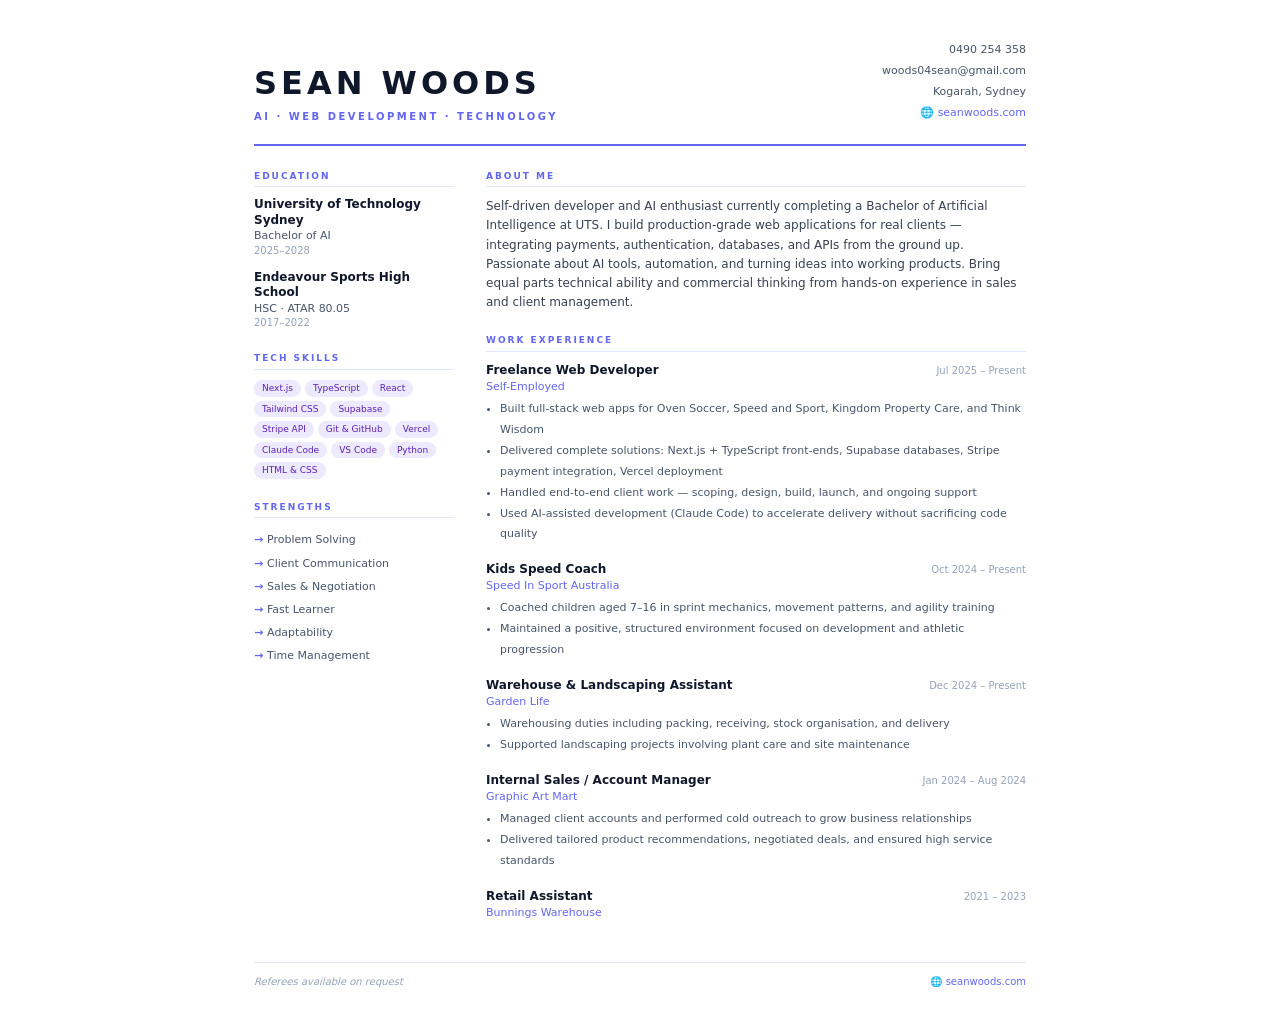
==== resume.html @ a95ce71b "feat: resume.html — complete printable resume with crisp modern design" ====
<!DOCTYPE html>
<html lang="en">
<head>
  <meta charset="UTF-8" />
  <meta name="viewport" content="width=device-width, initial-scale=1.0" />
  <title>Sean Woods — Resume</title>
  <style>
    /* ── Variables ─────────────────────────────── */
    :root {
      --accent:   #6366f1;
      --accent-lt:#ede9fe;
      --accent-dk:#4f46e5;
      --pill-text:#5b21b6;
      --text:     #0f172a;
      --muted:    #475569;
      --faint:    #94a3b8;
      --border:   #e0e7ff;
      --sidebar:  200px;
      --gap:      32px;
      --pad:      44px;
      font-family: 'Inter', system-ui, -apple-system, sans-serif;
    }

    /* ── Reset ─────────────────────────────────── */
    *, *::before, *::after { box-sizing: border-box; margin: 0; padding: 0; }
    body { background: #fff; color: var(--text); font-size: 13px; line-height: 1.4; }
    ul { list-style: none; }

    /* ── Page wrapper ───────────────────────────── */
    .page {
      max-width: 860px;
      margin: 0 auto;
      padding: 40px var(--pad);
    }

    /* ── Section label ──────────────────────────── */
    .section-label {
      font-size: 9px;
      font-weight: 700;
      letter-spacing: 2px;
      text-transform: uppercase;
      color: var(--accent);
      border-bottom: 1px solid var(--border);
      padding-bottom: 4px;
      margin-bottom: 10px;
    }

    /* ── Header ─────────────────────────────────── */
    .header {
      display: flex;
      justify-content: space-between;
      align-items: flex-end;
      padding-bottom: 20px;
      margin-bottom: 24px;
      border-bottom: 2px solid var(--accent);
    }
    .header-name { font-size: 32px; font-weight: 800; letter-spacing: 4px; color: var(--text); }
    .header-tagline { font-size: 10px; font-weight: 600; letter-spacing: 2.5px; color: var(--accent); margin-top: 4px; }
    .header-contact { text-align: right; font-size: 11px; color: var(--muted); line-height: 1.9; }
    .header-contact a { color: var(--accent); text-decoration: none; font-weight: 500; }
    .header-contact a:hover { text-decoration: underline; }

    /* ── Two-col body ───────────────────────────── */
    .body { display: grid; grid-template-columns: var(--sidebar) 1fr; gap: var(--gap); }

    /* ── Sidebar sections ───────────────────────── */
    .sidebar-section { margin-bottom: 22px; }

    /* Pills (tech skills) */
    .pills { display: flex; flex-wrap: wrap; gap: 4px; }
    .pill {
      background: var(--accent-lt);
      color: var(--pill-text);
      font-size: 9px;
      font-weight: 500;
      padding: 2px 8px;
      border-radius: 10px;
    }

    /* Strength list */
    .strength-list li { font-size: 11px; color: var(--muted); line-height: 2.1; }
    .strength-list li::before { content: "→ "; color: var(--accent); font-weight: 700; }

    /* Education entries */
    .edu-entry { margin-bottom: 12px; }
    .edu-entry:last-child { margin-bottom: 0; }
    .edu-name { font-weight: 700; font-size: 12px; color: var(--text); line-height: 1.3; }
    .edu-sub { font-size: 11px; color: var(--muted); }
    .edu-dates { font-size: 10px; color: var(--faint); }

    /* ── Main content ───────────────────────────── */
    .main-section { margin-bottom: 22px; }

    .about-text { font-size: 12px; color: #374151; line-height: 1.6; }

    /* Job entries */
    .job { margin-bottom: 16px; }
    .job:last-child { margin-bottom: 0; }
    .job-header { display: flex; justify-content: space-between; align-items: baseline; }
    .job-title { font-weight: 700; font-size: 12px; color: var(--text); }
    .job-dates { font-size: 10px; color: var(--faint); white-space: nowrap; }
    .job-company { font-size: 11px; color: var(--accent); font-weight: 500; margin-bottom: 5px; }
    .job-bullets { padding-left: 14px; }
    .job-bullets li { font-size: 11px; color: var(--muted); line-height: 1.9; list-style: disc; }

    /* ── Footer ─────────────────────────────────── */
    .resume-footer {
      margin-top: 20px;
      padding-top: 12px;
      border-top: 1px solid var(--border);
      display: flex;
      justify-content: space-between;
      align-items: center;
      font-size: 10px;
      color: var(--faint);
    }
    .resume-footer a { color: var(--accent); text-decoration: none; font-weight: 500; }

    /* ── Print ──────────────────────────────────── */
    @media print {
      body { font-size: 11px; }
      .page { padding: 20px 28px; max-width: 100%; }
      @page { margin: 0.4in; size: A4; }
    }
  </style>
</head>
<body>
  <div class="page">

    <!-- HEADER -->
    <header class="header">
      <div>
        <div class="header-name">SEAN WOODS</div>
        <div class="header-tagline">AI · WEB DEVELOPMENT · TECHNOLOGY</div>
      </div>
      <div class="header-contact">
        <div>0490 254 358</div>
        <div>woods04sean@gmail.com</div>
        <div>Kogarah, Sydney</div>
        <div>🌐 <a href="https://seanwoods.com">seanwoods.com</a></div>
      </div>
    </header>

    <!-- TWO-COL BODY -->
    <div class="body">

      <!-- LEFT SIDEBAR -->
      <aside>

        <!-- Education -->
        <div class="sidebar-section">
          <div class="section-label">Education</div>
          <div class="edu-entry">
            <div class="edu-name">University of Technology Sydney</div>
            <div class="edu-sub">Bachelor of AI</div>
            <div class="edu-dates">2025–2028</div>
          </div>
          <div class="edu-entry">
            <div class="edu-name">Endeavour Sports High School</div>
            <div class="edu-sub">HSC · ATAR 80.05</div>
            <div class="edu-dates">2017–2022</div>
          </div>
        </div>

        <!-- Tech Skills -->
        <div class="sidebar-section">
          <div class="section-label">Tech Skills</div>
          <div class="pills">
            <span class="pill">Next.js</span>
            <span class="pill">TypeScript</span>
            <span class="pill">React</span>
            <span class="pill">Tailwind CSS</span>
            <span class="pill">Supabase</span>
            <span class="pill">Stripe API</span>
            <span class="pill">Git &amp; GitHub</span>
            <span class="pill">Vercel</span>
            <span class="pill">Claude Code</span>
            <span class="pill">VS Code</span>
            <span class="pill">Python</span>
            <span class="pill">HTML &amp; CSS</span>
          </div>
        </div>

        <!-- Strengths -->
        <div class="sidebar-section">
          <div class="section-label">Strengths</div>
          <ul class="strength-list">
            <li>Problem Solving</li>
            <li>Client Communication</li>
            <li>Sales &amp; Negotiation</li>
            <li>Fast Learner</li>
            <li>Adaptability</li>
            <li>Time Management</li>
          </ul>
        </div>

      </aside>

      <!-- RIGHT MAIN CONTENT -->
      <main>

        <!-- About Me -->
        <div class="main-section">
          <div class="section-label">About Me</div>
          <p class="about-text">Self-driven developer and AI enthusiast currently completing a Bachelor of Artificial Intelligence at UTS. I build production-grade web applications for real clients — integrating payments, authentication, databases, and APIs from the ground up. Passionate about AI tools, automation, and turning ideas into working products. Bring equal parts technical ability and commercial thinking from hands-on experience in sales and client management.</p>
        </div>

        <!-- Work Experience -->
        <div class="main-section">
          <div class="section-label">Work Experience</div>

          <div class="job">
            <div class="job-header">
              <div class="job-title">Freelance Web Developer</div>
              <div class="job-dates">Jul 2025 – Present</div>
            </div>
            <div class="job-company">Self-Employed</div>
            <ul class="job-bullets">
              <li>Built full-stack web apps for Oven Soccer, Speed and Sport, Kingdom Property Care, and Think Wisdom</li>
              <li>Delivered complete solutions: Next.js + TypeScript front-ends, Supabase databases, Stripe payment integration, Vercel deployment</li>
              <li>Handled end-to-end client work — scoping, design, build, launch, and ongoing support</li>
              <li>Used AI-assisted development (Claude Code) to accelerate delivery without sacrificing code quality</li>
            </ul>
          </div>

          <div class="job">
            <div class="job-header">
              <div class="job-title">Kids Speed Coach</div>
              <div class="job-dates">Oct 2024 – Present</div>
            </div>
            <div class="job-company">Speed In Sport Australia</div>
            <ul class="job-bullets">
              <li>Coached children aged 7–16 in sprint mechanics, movement patterns, and agility training</li>
              <li>Maintained a positive, structured environment focused on development and athletic progression</li>
            </ul>
          </div>

          <div class="job">
            <div class="job-header">
              <div class="job-title">Warehouse &amp; Landscaping Assistant</div>
              <div class="job-dates">Dec 2024 – Present</div>
            </div>
            <div class="job-company">Garden Life</div>
            <ul class="job-bullets">
              <li>Warehousing duties including packing, receiving, stock organisation, and delivery</li>
              <li>Supported landscaping projects involving plant care and site maintenance</li>
            </ul>
          </div>

          <div class="job">
            <div class="job-header">
              <div class="job-title">Internal Sales / Account Manager</div>
              <div class="job-dates">Jan 2024 – Aug 2024</div>
            </div>
            <div class="job-company">Graphic Art Mart</div>
            <ul class="job-bullets">
              <li>Managed client accounts and performed cold outreach to grow business relationships</li>
              <li>Delivered tailored product recommendations, negotiated deals, and ensured high service standards</li>
            </ul>
          </div>

          <div class="job">
            <div class="job-header">
              <div class="job-title">Retail Assistant</div>
              <div class="job-dates">2021 – 2023</div>
            </div>
            <div class="job-company">Bunnings Warehouse</div>
          </div>

        </div>
      </main>
    </div>

    <!-- FOOTER -->
    <footer class="resume-footer">
      <span><em>Referees available on request</em></span>
      <span>🌐 <a href="https://seanwoods.com">seanwoods.com</a></span>
    </footer>

  </div>
</body>
</html>
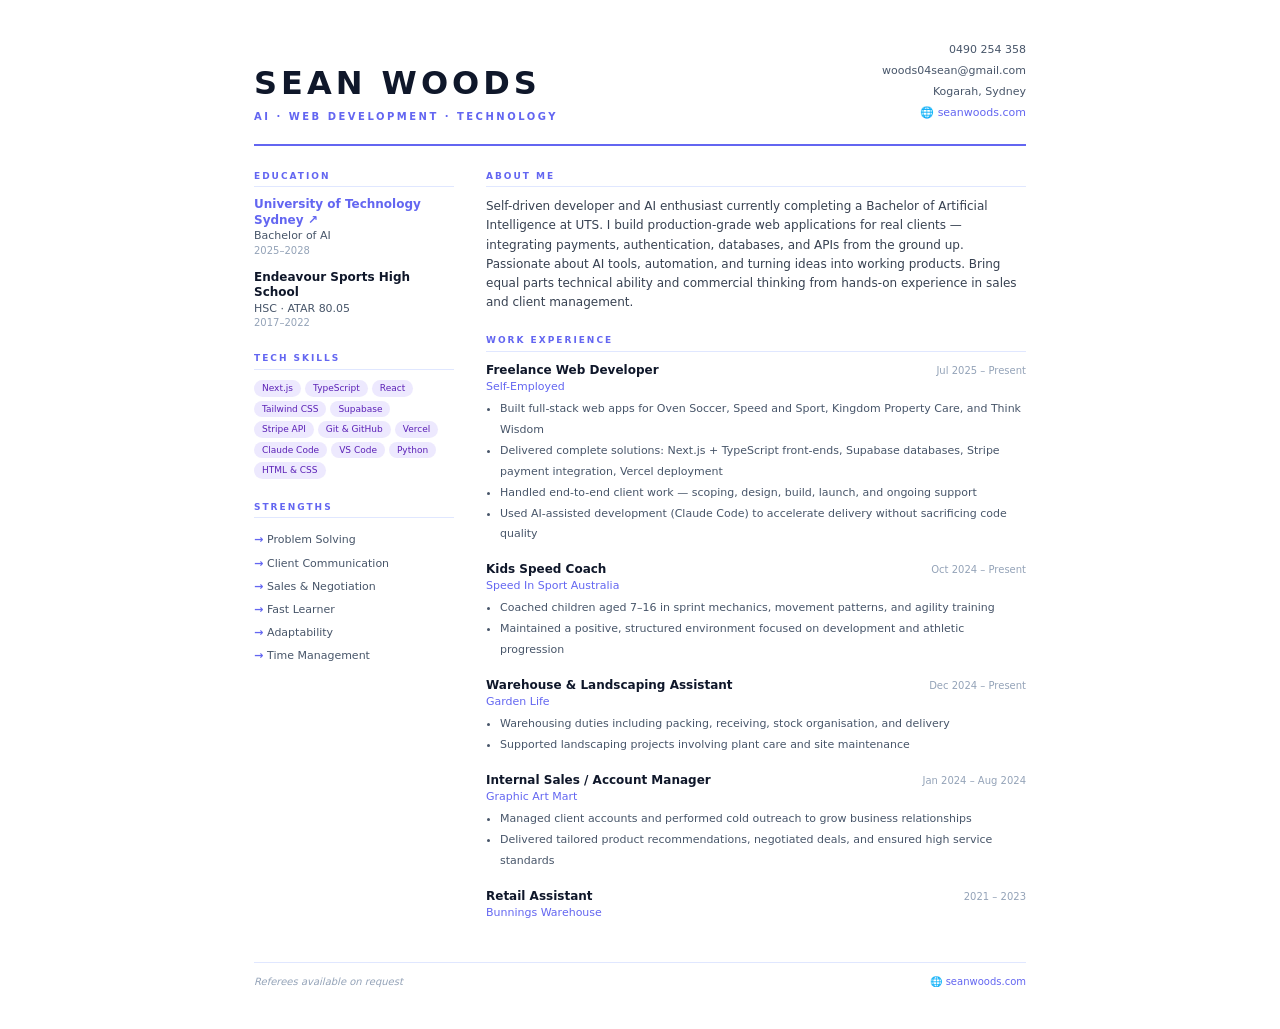
==== commit 229590f4: "feat: polish portfolio and resume with UI improvements - Nav: SW to SEAN WOODS (uppercase, proper si" ====
--- a/resume.html
+++ b/resume.html
@@ -151,7 +151,9 @@
         <div class="sidebar-section">
           <div class="section-label">Education</div>
           <div class="edu-entry">
-            <div class="edu-name">University of Technology Sydney</div>
+            <a href="https://www.uts.edu.au/courses/bachelor-of-artificial-intelligence" target="_blank" rel="noopener" style="text-decoration:none;">
+              <div class="edu-name" style="color:var(--accent);">University of Technology Sydney ↗</div>
+            </a>
             <div class="edu-sub">Bachelor of AI</div>
             <div class="edu-dates">2025–2028</div>
           </div>
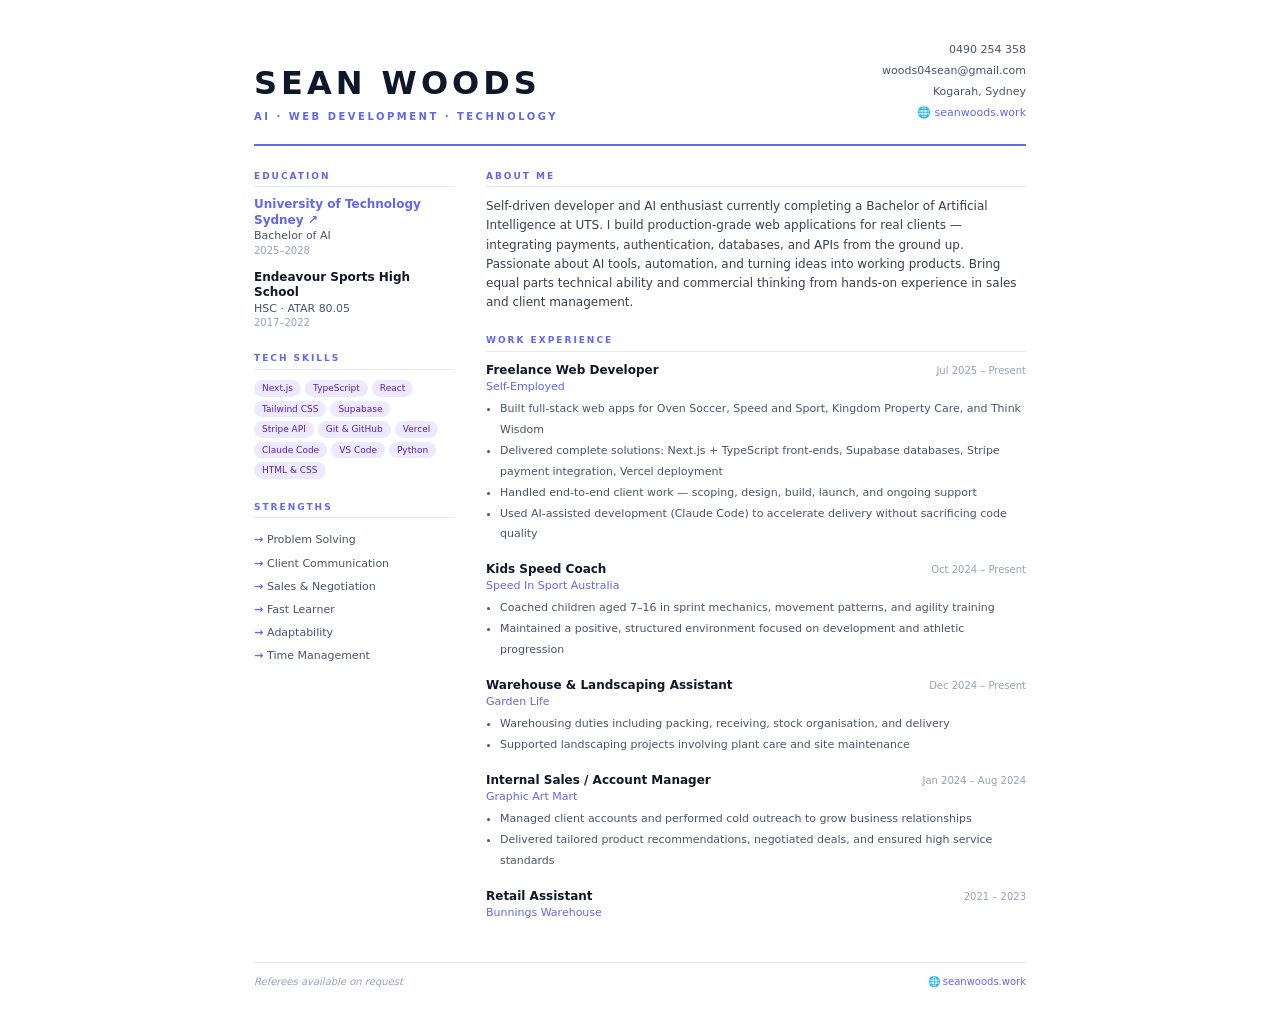
==== commit 27aa7cf1: "fix: update domain from seanwoods.com to seanwoods.work Co-Authored-By: Claude Sonnet 4.6 <noreply@a" ====
--- a/resume.html
+++ b/resume.html
@@ -137,7 +137,7 @@
         <div>0490 254 358</div>
         <div>woods04sean@gmail.com</div>
         <div>Kogarah, Sydney</div>
-        <div>🌐 <a href="https://seanwoods.com">seanwoods.com</a></div>
+        <div>🌐 <a href="https://seanwoods.work">seanwoods.work</a></div>
       </div>
     </header>
 
@@ -276,7 +276,7 @@
     <!-- FOOTER -->
     <footer class="resume-footer">
       <span><em>Referees available on request</em></span>
-      <span>🌐 <a href="https://seanwoods.com">seanwoods.com</a></span>
+      <span>🌐 <a href="https://seanwoods.work">seanwoods.work</a></span>
     </footer>
 
   </div>
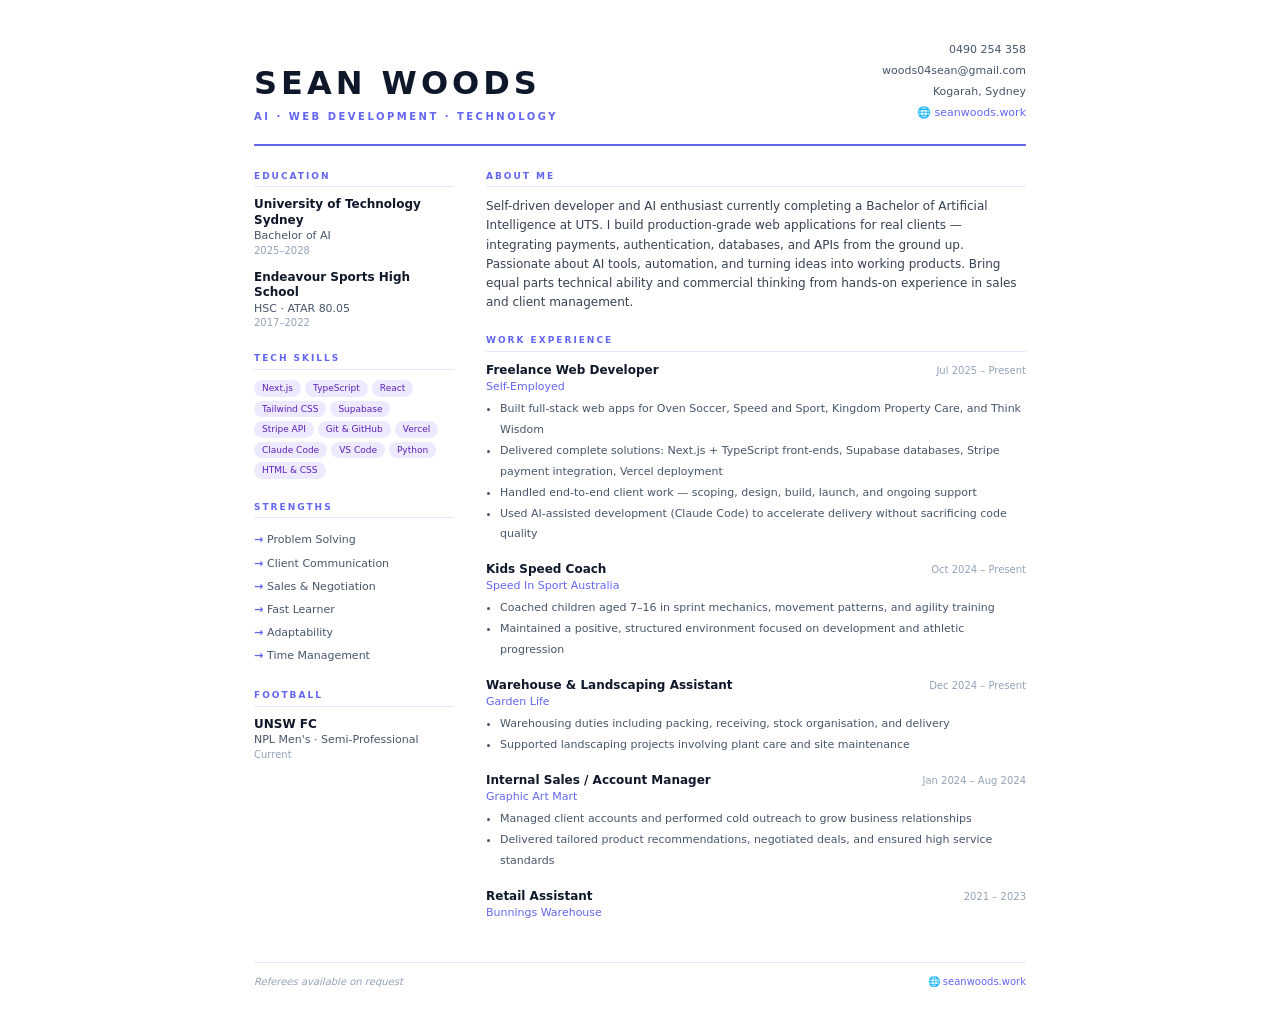
==== commit 2035b983: "fix: resume single-page print, remove UTS link, add football sidebar - Tighten print CSS to fit cont" ====
--- a/resume.html
+++ b/resume.html
@@ -119,8 +119,17 @@
     /* ── Print ──────────────────────────────────── */
     @media print {
       body { font-size: 11px; }
-      .page { padding: 20px 28px; max-width: 100%; }
-      @page { margin: 0.4in; size: A4; }
+      .page { padding: 16px 24px; max-width: 100%; }
+      @page { margin: 0.35in; size: A4; }
+      .header { padding-bottom: 12px; margin-bottom: 14px; }
+      .body { gap: 20px; }
+      .sidebar-section { margin-bottom: 14px; }
+      .main-section { margin-bottom: 14px; }
+      .job { margin-bottom: 10px; }
+      .job-bullets li { line-height: 1.6; }
+      .strength-list li { line-height: 1.8; }
+      .edu-entry { margin-bottom: 8px; }
+      .resume-footer { margin-top: 12px; padding-top: 8px; }
     }
   </style>
 </head>
@@ -151,9 +160,7 @@
         <div class="sidebar-section">
           <div class="section-label">Education</div>
           <div class="edu-entry">
-            <a href="https://www.uts.edu.au/courses/bachelor-of-artificial-intelligence" target="_blank" rel="noopener" style="text-decoration:none;">
-              <div class="edu-name" style="color:var(--accent);">University of Technology Sydney ↗</div>
-            </a>
+            <div class="edu-name">University of Technology Sydney</div>
             <div class="edu-sub">Bachelor of AI</div>
             <div class="edu-dates">2025–2028</div>
           </div>
@@ -196,6 +203,16 @@
           </ul>
         </div>
 
+        <!-- Football -->
+        <div class="sidebar-section">
+          <div class="section-label">Football</div>
+          <div class="edu-entry">
+            <div class="edu-name">UNSW FC</div>
+            <div class="edu-sub">NPL Men's · Semi-Professional</div>
+            <div class="edu-dates">Current</div>
+          </div>
+        </div>
+
       </aside>
 
       <!-- RIGHT MAIN CONTENT -->
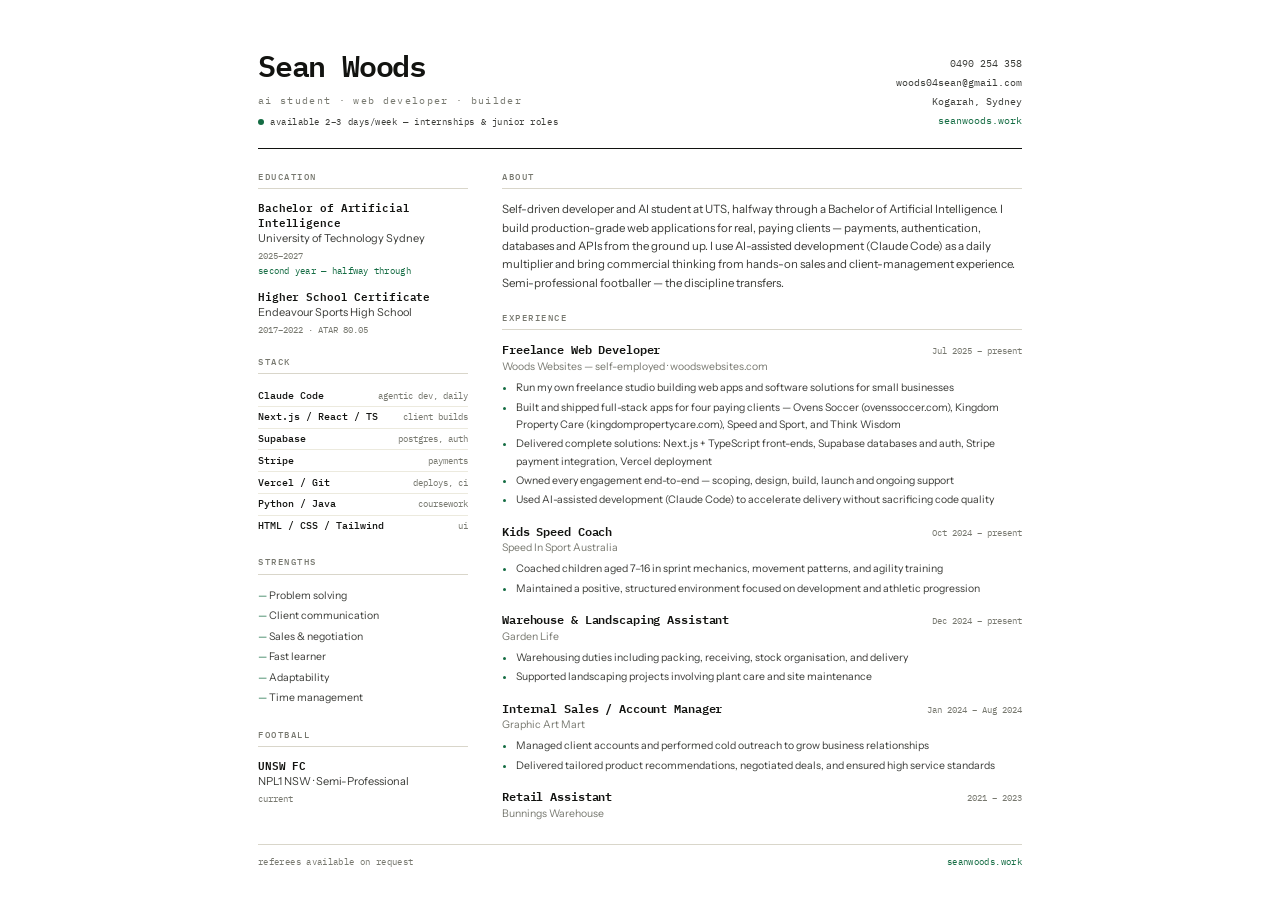
==== commit c14cede5: "feat: redesign resume + portfolio in engineered-minimal style - New design language: IBM Plex Mono +" ====
--- a/resume.html
+++ b/resume.html
@@ -1,135 +1,180 @@
-<!DOCTYPE html>
+<!doctype html>
 <html lang="en">
 <head>
-  <meta charset="UTF-8" />
-  <meta name="viewport" content="width=device-width, initial-scale=1.0" />
+  <meta charset="utf-8" />
+  <meta name="viewport" content="width=device-width, initial-scale=1" />
   <title>Sean Woods — Resume</title>
+  <link rel="preconnect" href="https://fonts.googleapis.com" />
+  <link rel="preconnect" href="https://fonts.gstatic.com" crossorigin />
+  <link href="https://fonts.googleapis.com/css2?family=IBM+Plex+Mono:wght@400;500;600&family=Instrument+Sans:wght@400;500;600&display=swap" rel="stylesheet" />
   <style>
-    /* ── Variables ─────────────────────────────── */
     :root {
-      --accent:   #6366f1;
-      --accent-lt:#ede9fe;
-      --accent-dk:#4f46e5;
-      --pill-text:#5b21b6;
-      --text:     #0f172a;
-      --muted:    #475569;
-      --faint:    #94a3b8;
-      --border:   #e0e7ff;
-      --sidebar:  200px;
-      --gap:      32px;
-      --pad:      44px;
-      font-family: 'Inter', system-ui, -apple-system, sans-serif;
-    }
-
-    /* ── Reset ─────────────────────────────────── */
+      --fg:      #121310;
+      --fg-soft: #3a3b37;
+      --fg-mute: #77786f;
+      --line:    #d9d6ca;
+      --accent:  #146c43;
+      --mono: "IBM Plex Mono", ui-monospace, SFMono-Regular, monospace;
+      --sans: "Instrument Sans", -apple-system, BlinkMacSystemFont, sans-serif;
+    }
+
     *, *::before, *::after { box-sizing: border-box; margin: 0; padding: 0; }
-    body { background: #fff; color: var(--text); font-size: 13px; line-height: 1.4; }
+    body {
+      background: #fff;
+      color: var(--fg);
+      font-family: var(--sans);
+      font-size: 12.5px;
+      line-height: 1.45;
+      -webkit-font-smoothing: antialiased;
+    }
     ul { list-style: none; }
-
-    /* ── Page wrapper ───────────────────────────── */
-    .page {
-      max-width: 860px;
-      margin: 0 auto;
-      padding: 40px var(--pad);
-    }
-
-    /* ── Section label ──────────────────────────── */
-    .section-label {
-      font-size: 9px;
-      font-weight: 700;
-      letter-spacing: 2px;
-      text-transform: uppercase;
-      color: var(--accent);
-      border-bottom: 1px solid var(--border);
-      padding-bottom: 4px;
-      margin-bottom: 10px;
-    }
-
-    /* ── Header ─────────────────────────────────── */
+    a { color: inherit; text-decoration: none; }
+
+    .page { max-width: 860px; margin: 0 auto; padding: 44px 48px; }
+
+    /* ── Header ─────────────────────────────── */
     .header {
       display: flex;
       justify-content: space-between;
       align-items: flex-end;
-      padding-bottom: 20px;
-      margin-bottom: 24px;
-      border-bottom: 2px solid var(--accent);
-    }
-    .header-name { font-size: 32px; font-weight: 800; letter-spacing: 4px; color: var(--text); }
-    .header-tagline { font-size: 10px; font-weight: 600; letter-spacing: 2.5px; color: var(--accent); margin-top: 4px; }
-    .header-contact { text-align: right; font-size: 11px; color: var(--muted); line-height: 1.9; }
-    .header-contact a { color: var(--accent); text-decoration: none; font-weight: 500; }
-    .header-contact a:hover { text-decoration: underline; }
-
-    /* ── Two-col body ───────────────────────────── */
-    .body { display: grid; grid-template-columns: var(--sidebar) 1fr; gap: var(--gap); }
-
-    /* ── Sidebar sections ───────────────────────── */
-    .sidebar-section { margin-bottom: 22px; }
-
-    /* Pills (tech skills) */
-    .pills { display: flex; flex-wrap: wrap; gap: 4px; }
-    .pill {
-      background: var(--accent-lt);
-      color: var(--pill-text);
+      padding-bottom: 18px;
+      margin-bottom: 22px;
+      border-bottom: 1px solid var(--fg);
+    }
+    .header-name {
+      font-family: var(--mono);
+      font-weight: 600;
+      font-size: 30px;
+      letter-spacing: -0.04em;
+    }
+    .header-tagline {
+      font-family: var(--mono);
+      font-size: 9.5px;
+      letter-spacing: 0.14em;
+      text-transform: lowercase;
+      color: var(--fg-mute);
+      margin-top: 6px;
+    }
+    .header-avail {
+      display: inline-flex;
+      align-items: center;
+      gap: 6px;
+      margin-top: 8px;
+      font-family: var(--mono);
       font-size: 9px;
+      letter-spacing: 0.06em;
+      color: var(--fg-soft);
+    }
+    .header-avail::before {
+      content: "";
+      width: 6px; height: 6px;
+      border-radius: 50%;
+      background: var(--accent);
+    }
+    .header-contact {
+      text-align: right;
+      font-family: var(--mono);
+      font-size: 10px;
+      color: var(--fg-soft);
+      line-height: 1.9;
+    }
+    .header-contact a { color: var(--accent); }
+
+    /* ── Body grid ──────────────────────────── */
+    .body { display: grid; grid-template-columns: 210px 1fr; gap: 34px; }
+
+    /* ── Section labels ─────────────────────── */
+    .section-label {
+      font-family: var(--mono);
       font-weight: 500;
-      padding: 2px 8px;
-      border-radius: 10px;
-    }
-
-    /* Strength list */
-    .strength-list li { font-size: 11px; color: var(--muted); line-height: 2.1; }
-    .strength-list li::before { content: "→ "; color: var(--accent); font-weight: 700; }
-
-    /* Education entries */
-    .edu-entry { margin-bottom: 12px; }
-    .edu-entry:last-child { margin-bottom: 0; }
-    .edu-name { font-weight: 700; font-size: 12px; color: var(--text); line-height: 1.3; }
-    .edu-sub { font-size: 11px; color: var(--muted); }
-    .edu-dates { font-size: 10px; color: var(--faint); }
-
-    /* ── Main content ───────────────────────────── */
-    .main-section { margin-bottom: 22px; }
-
-    .about-text { font-size: 12px; color: #374151; line-height: 1.6; }
-
-    /* Job entries */
-    .job { margin-bottom: 16px; }
-    .job:last-child { margin-bottom: 0; }
-    .job-header { display: flex; justify-content: space-between; align-items: baseline; }
-    .job-title { font-weight: 700; font-size: 12px; color: var(--text); }
-    .job-dates { font-size: 10px; color: var(--faint); white-space: nowrap; }
-    .job-company { font-size: 11px; color: var(--accent); font-weight: 500; margin-bottom: 5px; }
-    .job-bullets { padding-left: 14px; }
-    .job-bullets li { font-size: 11px; color: var(--muted); line-height: 1.9; list-style: disc; }
-
-    /* ── Footer ─────────────────────────────────── */
-    .resume-footer {
-      margin-top: 20px;
-      padding-top: 12px;
-      border-top: 1px solid var(--border);
+      font-size: 8.5px;
+      letter-spacing: 0.18em;
+      text-transform: uppercase;
+      color: var(--fg-mute);
+      border-bottom: 1px solid var(--line);
+      padding-bottom: 5px;
+      margin-bottom: 11px;
+    }
+
+    .sidebar-section { margin-bottom: 20px; }
+    .main-section { margin-bottom: 20px; }
+    .main-section:last-child, .sidebar-section:last-child { margin-bottom: 0; }
+
+    /* ── Sidebar entries ────────────────────── */
+    .entry { margin-bottom: 12px; }
+    .entry:last-child { margin-bottom: 0; }
+    .entry-name { font-family: var(--mono); font-weight: 600; font-size: 11px; letter-spacing: -0.01em; line-height: 1.35; }
+    .entry-sub { font-size: 11px; color: var(--fg-soft); margin-top: 1px; }
+    .entry-dates { font-family: var(--mono); font-size: 9px; color: var(--fg-mute); margin-top: 2px; }
+    .entry-note { font-family: var(--mono); font-size: 9px; color: var(--accent); margin-top: 2px; letter-spacing: 0.03em; }
+
+    /* ── Stack rows ─────────────────────────── */
+    .stack-row {
       display: flex;
       justify-content: space-between;
-      align-items: center;
+      align-items: baseline;
+      gap: 8px;
+      padding: 3.5px 0;
+      border-bottom: 1px solid #eceade;
       font-size: 10px;
-      color: var(--faint);
-    }
-    .resume-footer a { color: var(--accent); text-decoration: none; font-weight: 500; }
-
-    /* ── Print ──────────────────────────────────── */
+    }
+    .stack-row:last-child { border-bottom: 0; }
+    .stack-row dt { font-family: var(--mono); font-weight: 500; font-size: 9.5px; }
+    .stack-row dd { font-family: var(--mono); font-size: 8.5px; color: var(--fg-mute); text-align: right; text-transform: lowercase; }
+
+    /* ── Strengths ──────────────────────────── */
+    .strength-list li { font-size: 10.5px; color: var(--fg-soft); line-height: 1.95; }
+    .strength-list li::before { content: "— "; color: var(--accent); }
+
+    /* ── About ──────────────────────────────── */
+    .about-text { font-size: 11.5px; color: var(--fg-soft); line-height: 1.6; }
+
+    /* ── Jobs ───────────────────────────────── */
+    .job { margin-bottom: 14px; }
+    .job:last-child { margin-bottom: 0; }
+    .job-header { display: flex; justify-content: space-between; align-items: baseline; gap: 10px; }
+    .job-title { font-family: var(--mono); font-weight: 600; font-size: 11.5px; letter-spacing: -0.01em; }
+    .job-dates { font-family: var(--mono); font-size: 9px; color: var(--fg-mute); white-space: nowrap; }
+    .job-company { font-size: 10.5px; color: var(--fg-mute); margin: 1px 0 5px; }
+    .job-bullets { padding-left: 14px; }
+    .job-bullets li { font-size: 10.5px; color: var(--fg-soft); line-height: 1.65; list-style: disc; margin-bottom: 2px; }
+    .job-bullets li::marker { color: var(--accent); }
+
+    /* ── Footer ─────────────────────────────── */
+    .resume-footer {
+      margin-top: 18px;
+      padding-top: 10px;
+      border-top: 1px solid var(--line);
+      display: flex;
+      justify-content: space-between;
+      font-family: var(--mono);
+      font-size: 9px;
+      letter-spacing: 0.04em;
+      color: var(--fg-mute);
+    }
+    .resume-footer a { color: var(--accent); }
+
+    /* ── Print ──────────────────────────────── */
     @media print {
-      body { font-size: 11px; }
-      .page { padding: 16px 24px; max-width: 100%; }
-      @page { margin: 0.35in; size: A4; }
-      .header { padding-bottom: 12px; margin-bottom: 14px; }
-      .body { gap: 20px; }
-      .sidebar-section { margin-bottom: 14px; }
-      .main-section { margin-bottom: 14px; }
-      .job { margin-bottom: 10px; }
-      .job-bullets li { line-height: 1.6; }
-      .strength-list li { line-height: 1.8; }
-      .edu-entry { margin-bottom: 8px; }
-      .resume-footer { margin-top: 12px; padding-top: 8px; }
+      body { font-size: 13px; }
+      .page { padding: 18px 26px; max-width: 100%; }
+      @page { margin: 0.32in; size: A4; }
+      .header { padding-bottom: 15px; margin-bottom: 17px; }
+      .body { gap: 28px; }
+      .sidebar-section, .main-section { margin-bottom: 17px; }
+      .about-text { font-size: 12px; line-height: 1.62; }
+      .job { margin-bottom: 12px; }
+      .job-title { font-size: 12px; }
+      .job-company { font-size: 11px; margin-bottom: 5px; }
+      .job-bullets li { font-size: 11px; line-height: 1.6; margin-bottom: 2px; }
+      .strength-list li { font-size: 11px; line-height: 1.9; }
+      .entry { margin-bottom: 10px; }
+      .entry-name { font-size: 11.5px; }
+      .entry-sub { font-size: 11px; }
+      .stack-row { padding: 4px 0; }
+      .stack-row dt { font-size: 9.5px; }
+      .stack-row dd { font-size: 8.5px; }
+      .resume-footer { margin-top: 14px; padding-top: 9px; }
     }
   </style>
 </head>
@@ -139,105 +184,97 @@
     <!-- HEADER -->
     <header class="header">
       <div>
-        <div class="header-name">SEAN WOODS</div>
-        <div class="header-tagline">AI · WEB DEVELOPMENT · TECHNOLOGY</div>
+        <div class="header-name">Sean Woods</div>
+        <div class="header-tagline">ai student · web developer · builder</div>
+        <div class="header-avail">available 2–3 days/week — internships &amp; junior roles</div>
       </div>
       <div class="header-contact">
         <div>0490 254 358</div>
         <div>woods04sean@gmail.com</div>
         <div>Kogarah, Sydney</div>
-        <div>🌐 <a href="https://seanwoods.work">seanwoods.work</a></div>
+        <div><a href="https://seanwoods.work">seanwoods.work</a></div>
       </div>
     </header>
 
-    <!-- TWO-COL BODY -->
+    <!-- BODY -->
     <div class="body">
 
-      <!-- LEFT SIDEBAR -->
+      <!-- SIDEBAR -->
       <aside>
 
-        <!-- Education -->
         <div class="sidebar-section">
           <div class="section-label">Education</div>
-          <div class="edu-entry">
-            <div class="edu-name">University of Technology Sydney</div>
-            <div class="edu-sub">Bachelor of AI</div>
-            <div class="edu-dates">2025–2028</div>
-          </div>
-          <div class="edu-entry">
-            <div class="edu-name">Endeavour Sports High School</div>
-            <div class="edu-sub">HSC · ATAR 80.05</div>
-            <div class="edu-dates">2017–2022</div>
-          </div>
-        </div>
-
-        <!-- Tech Skills -->
+          <div class="entry">
+            <div class="entry-name">Bachelor of Artificial Intelligence</div>
+            <div class="entry-sub">University of Technology Sydney</div>
+            <div class="entry-dates">2025–2027</div>
+            <div class="entry-note">second year — halfway through</div>
+          </div>
+          <div class="entry">
+            <div class="entry-name">Higher School Certificate</div>
+            <div class="entry-sub">Endeavour Sports High School</div>
+            <div class="entry-dates">2017–2022 · ATAR 80.05</div>
+          </div>
+        </div>
+
         <div class="sidebar-section">
-          <div class="section-label">Tech Skills</div>
-          <div class="pills">
-            <span class="pill">Next.js</span>
-            <span class="pill">TypeScript</span>
-            <span class="pill">React</span>
-            <span class="pill">Tailwind CSS</span>
-            <span class="pill">Supabase</span>
-            <span class="pill">Stripe API</span>
-            <span class="pill">Git &amp; GitHub</span>
-            <span class="pill">Vercel</span>
-            <span class="pill">Claude Code</span>
-            <span class="pill">VS Code</span>
-            <span class="pill">Python</span>
-            <span class="pill">HTML &amp; CSS</span>
-          </div>
-        </div>
-
-        <!-- Strengths -->
+          <div class="section-label">Stack</div>
+          <dl>
+            <div class="stack-row"><dt>Claude Code</dt><dd>agentic dev, daily</dd></div>
+            <div class="stack-row"><dt>Next.js / React / TS</dt><dd>client builds</dd></div>
+            <div class="stack-row"><dt>Supabase</dt><dd>postgres, auth</dd></div>
+            <div class="stack-row"><dt>Stripe</dt><dd>payments</dd></div>
+            <div class="stack-row"><dt>Vercel / Git</dt><dd>deploys, ci</dd></div>
+            <div class="stack-row"><dt>Python / Java</dt><dd>coursework</dd></div>
+            <div class="stack-row"><dt>HTML / CSS / Tailwind</dt><dd>ui</dd></div>
+          </dl>
+        </div>
+
         <div class="sidebar-section">
           <div class="section-label">Strengths</div>
           <ul class="strength-list">
-            <li>Problem Solving</li>
-            <li>Client Communication</li>
-            <li>Sales &amp; Negotiation</li>
-            <li>Fast Learner</li>
+            <li>Problem solving</li>
+            <li>Client communication</li>
+            <li>Sales &amp; negotiation</li>
+            <li>Fast learner</li>
             <li>Adaptability</li>
-            <li>Time Management</li>
+            <li>Time management</li>
           </ul>
         </div>
 
-        <!-- Football -->
         <div class="sidebar-section">
           <div class="section-label">Football</div>
-          <div class="edu-entry">
-            <div class="edu-name">UNSW FC</div>
-            <div class="edu-sub">NPL Men's · Semi-Professional</div>
-            <div class="edu-dates">Current</div>
+          <div class="entry">
+            <div class="entry-name">UNSW FC</div>
+            <div class="entry-sub">NPL1 NSW · Semi-Professional</div>
+            <div class="entry-dates">current</div>
           </div>
         </div>
 
       </aside>
 
-      <!-- RIGHT MAIN CONTENT -->
+      <!-- MAIN -->
       <main>
 
-        <!-- About Me -->
         <div class="main-section">
-          <div class="section-label">About Me</div>
-          <p class="about-text">Self-driven developer and AI enthusiast currently completing a Bachelor of Artificial Intelligence at UTS. I build production-grade web applications for real clients — integrating payments, authentication, databases, and APIs from the ground up. Passionate about AI tools, automation, and turning ideas into working products. Bring equal parts technical ability and commercial thinking from hands-on experience in sales and client management.</p>
-        </div>
-
-        <!-- Work Experience -->
+          <div class="section-label">About</div>
+          <p class="about-text">Self-driven developer and AI student at UTS, halfway through a Bachelor of Artificial Intelligence. I build production-grade web applications for real, paying clients — payments, authentication, databases and APIs from the ground up. I use AI-assisted development (Claude Code) as a daily multiplier and bring commercial thinking from hands-on sales and client-management experience. Semi-professional footballer — the discipline transfers.</p>
+        </div>
+
         <div class="main-section">
-          <div class="section-label">Work Experience</div>
+          <div class="section-label">Experience</div>
 
           <div class="job">
             <div class="job-header">
               <div class="job-title">Freelance Web Developer</div>
-              <div class="job-dates">Jul 2025 – Present</div>
-            </div>
-            <div class="job-company">Self-Employed</div>
+              <div class="job-dates">Jul 2025 – present</div>
+            </div>
+            <div class="job-company">Woods Websites — self-employed · woodswebsites.com</div>
             <ul class="job-bullets">
-              <li>Built full-stack web apps for Oven Soccer, Speed and Sport, Kingdom Property Care, and Think Wisdom</li>
-              <li>Delivered complete solutions: Next.js + TypeScript front-ends, Supabase databases, Stripe payment integration, Vercel deployment</li>
-              <li>Handled end-to-end client work — scoping, design, build, launch, and ongoing support</li>
+              <li>Run my own freelance studio building web apps and software solutions for small businesses</li>
+              <li>Built and shipped full-stack apps for four paying clients — Ovens Soccer (ovenssoccer.com), Kingdom Property Care (kingdompropertycare.com), Speed and Sport, and Think Wisdom</li>
+              <li>Delivered complete solutions: Next.js + TypeScript front-ends, Supabase databases and auth, Stripe payment integration, Vercel deployment</li>
+              <li>Owned every engagement end-to-end — scoping, design, build, launch and ongoing support</li>
               <li>Used AI-assisted development (Claude Code) to accelerate delivery without sacrificing code quality</li>
             </ul>
           </div>
@@ -245,7 +282,7 @@
           <div class="job">
             <div class="job-header">
               <div class="job-title">Kids Speed Coach</div>
-              <div class="job-dates">Oct 2024 – Present</div>
+              <div class="job-dates">Oct 2024 – present</div>
             </div>
             <div class="job-company">Speed In Sport Australia</div>
             <ul class="job-bullets">
@@ -257,7 +294,7 @@
           <div class="job">
             <div class="job-header">
               <div class="job-title">Warehouse &amp; Landscaping Assistant</div>
-              <div class="job-dates">Dec 2024 – Present</div>
+              <div class="job-dates">Dec 2024 – present</div>
             </div>
             <div class="job-company">Garden Life</div>
             <ul class="job-bullets">
@@ -292,8 +329,8 @@
 
     <!-- FOOTER -->
     <footer class="resume-footer">
-      <span><em>Referees available on request</em></span>
-      <span>🌐 <a href="https://seanwoods.work">seanwoods.work</a></span>
+      <span>referees available on request</span>
+      <span><a href="https://seanwoods.work">seanwoods.work</a></span>
     </footer>
 
   </div>
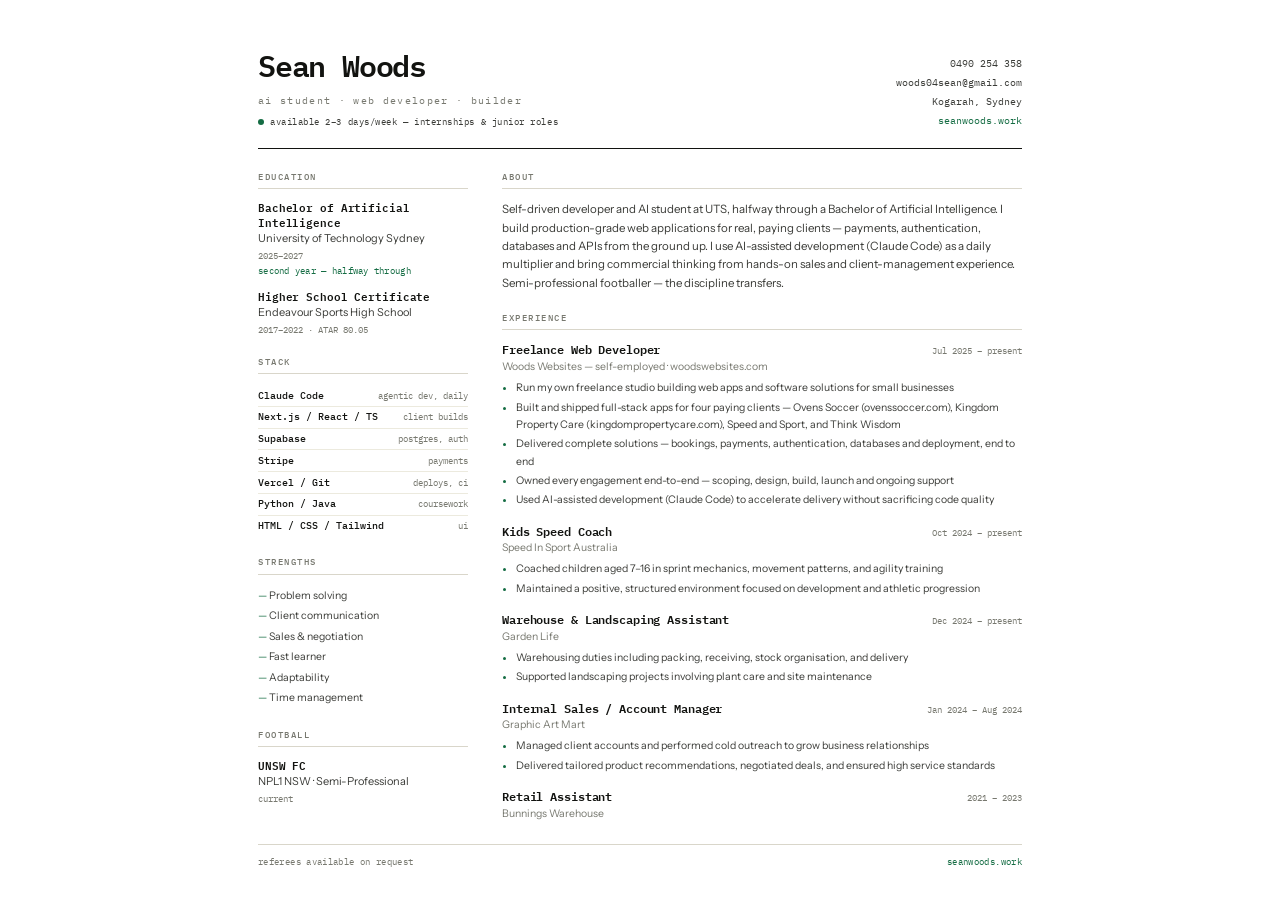
==== commit 210a3b9b: "refactor: dedupe tech stack names from bullets (Liam feedback) Co-Authored-By: Claude Fable 5 <norep" ====
--- a/resume.html
+++ b/resume.html
@@ -273,7 +273,7 @@
             <ul class="job-bullets">
               <li>Run my own freelance studio building web apps and software solutions for small businesses</li>
               <li>Built and shipped full-stack apps for four paying clients — Ovens Soccer (ovenssoccer.com), Kingdom Property Care (kingdompropertycare.com), Speed and Sport, and Think Wisdom</li>
-              <li>Delivered complete solutions: Next.js + TypeScript front-ends, Supabase databases and auth, Stripe payment integration, Vercel deployment</li>
+              <li>Delivered complete solutions — bookings, payments, authentication, databases and deployment, end to end</li>
               <li>Owned every engagement end-to-end — scoping, design, build, launch and ongoing support</li>
               <li>Used AI-assisted development (Claude Code) to accelerate delivery without sacrificing code quality</li>
             </ul>
